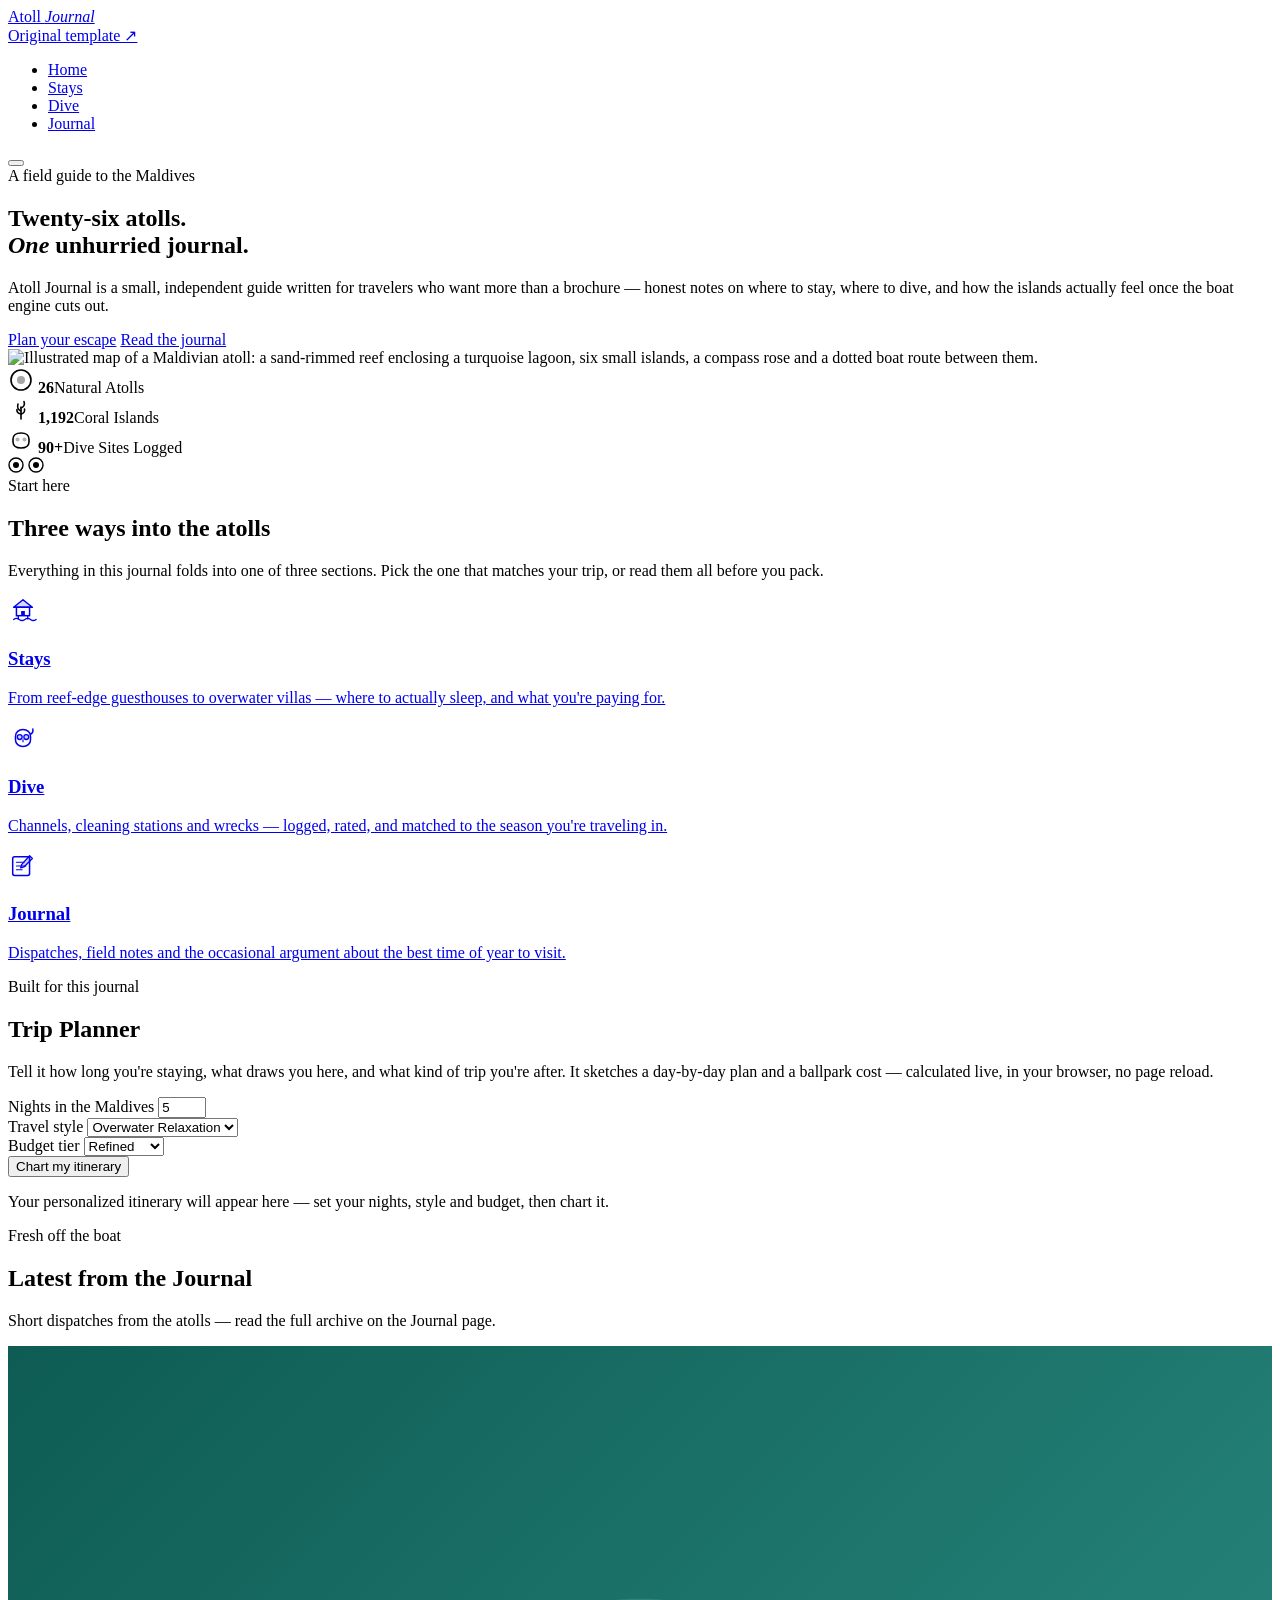
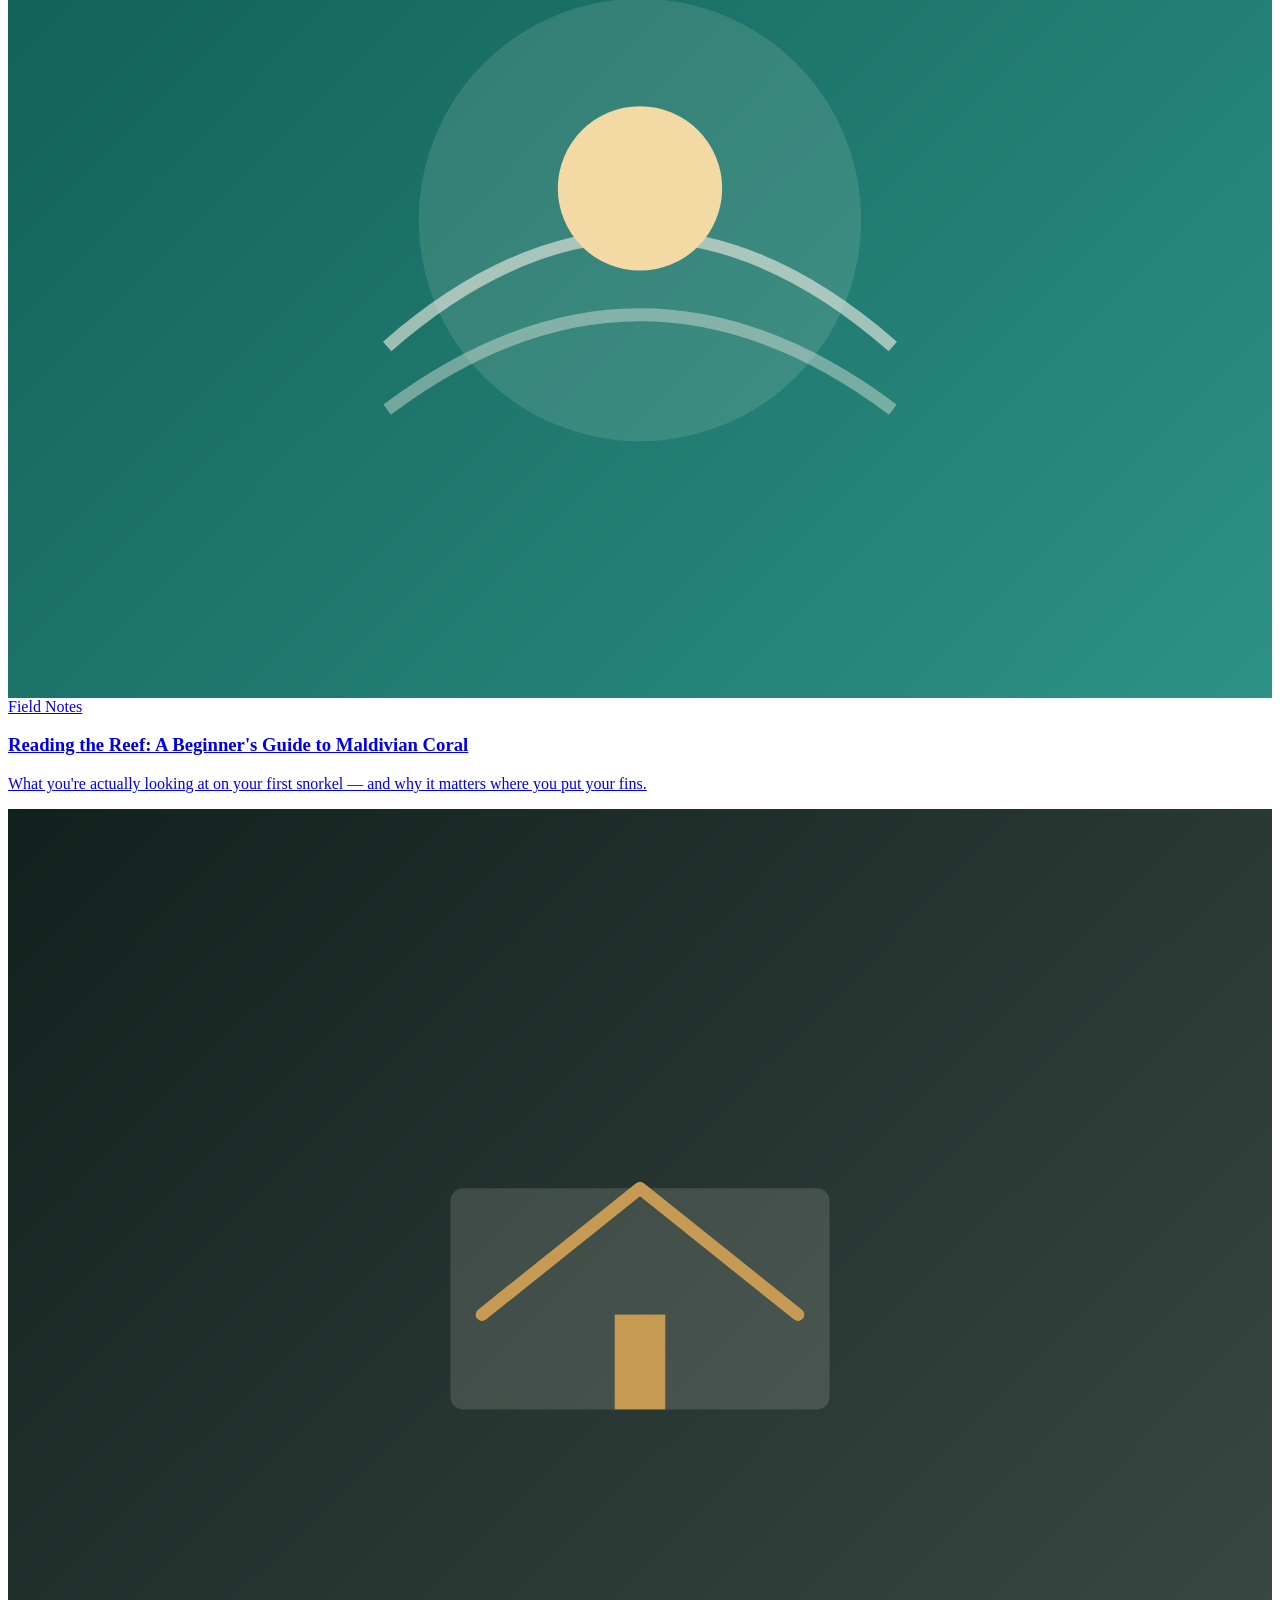
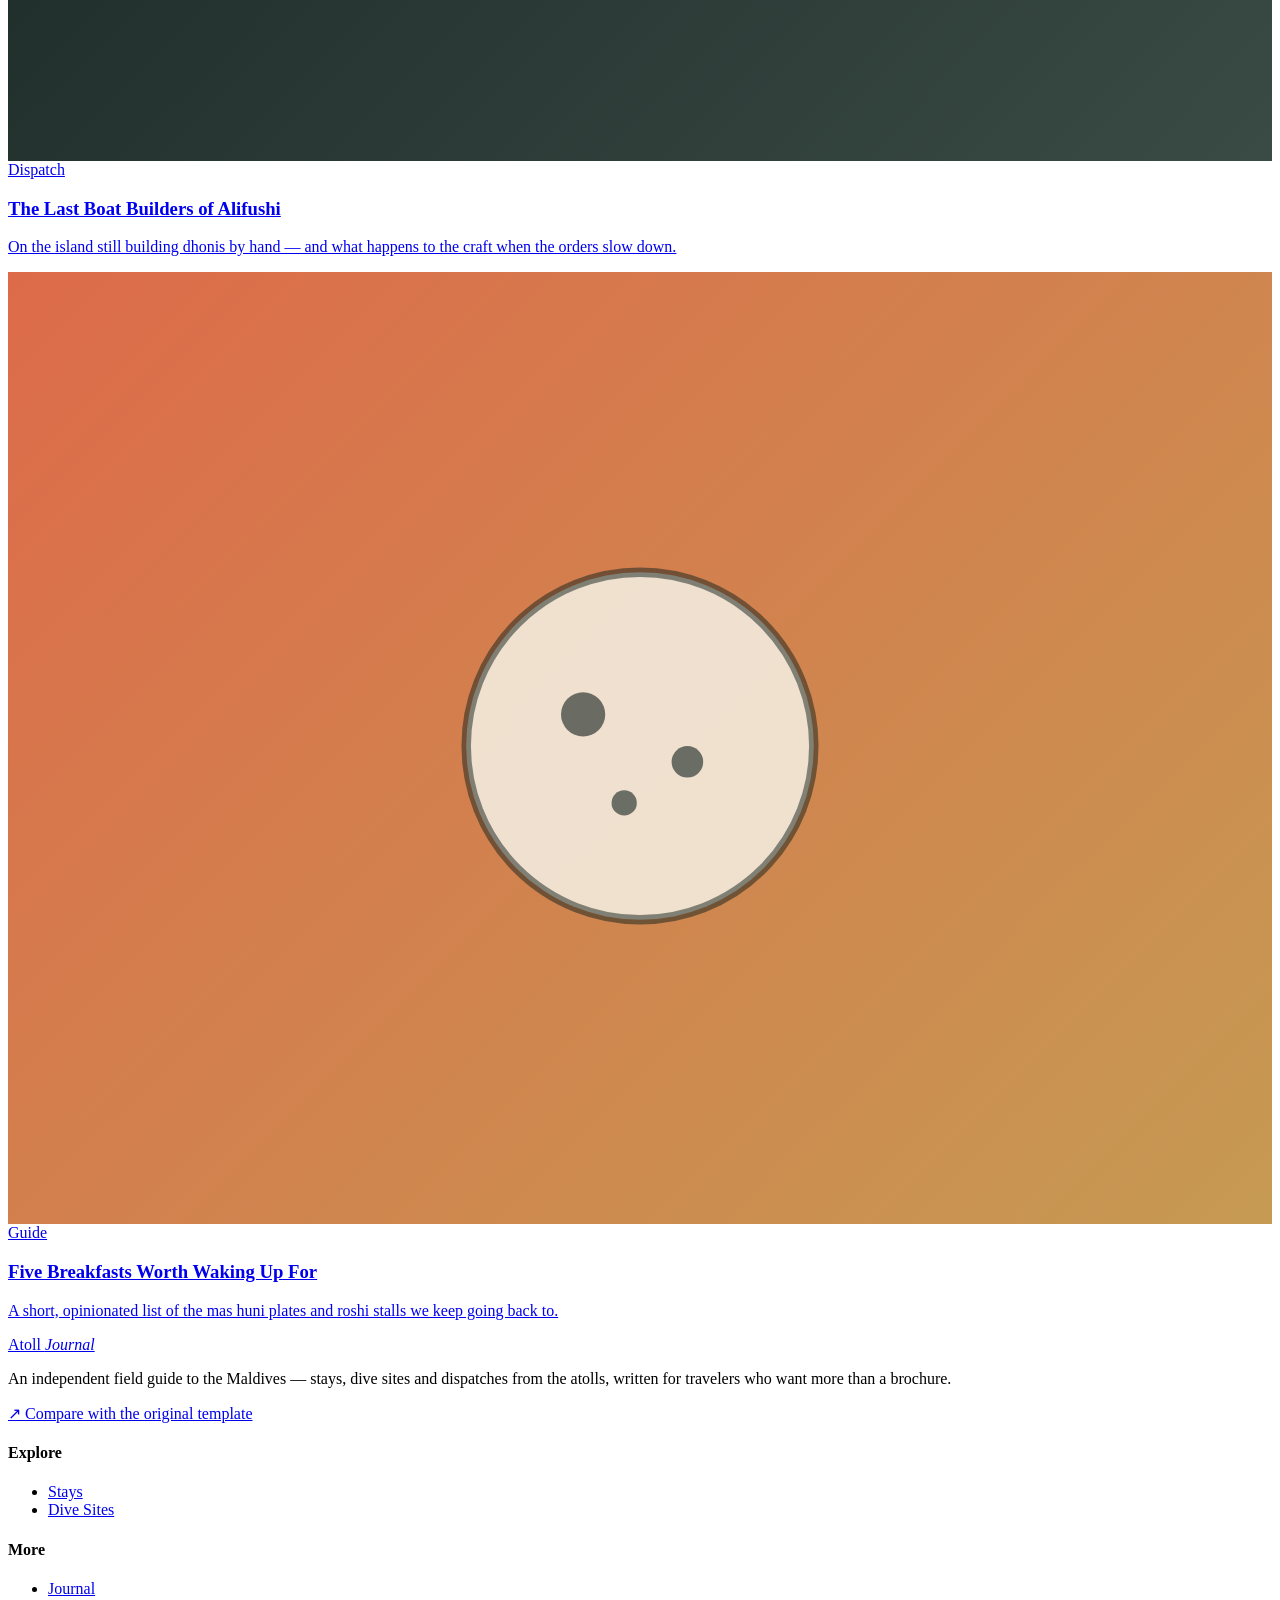
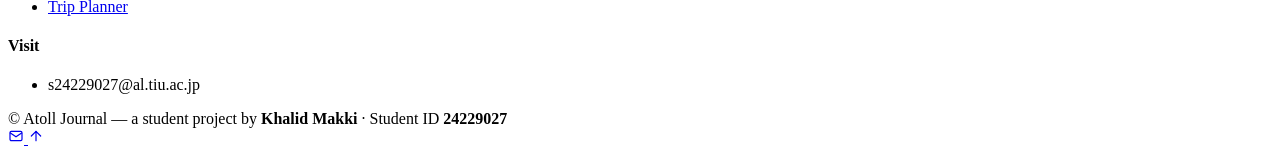
==== index.html @ 5a320fe6 "Add files via upload" ====
<!doctype html>
<html lang="en">
<head>
<meta charset="UTF-8">
<meta name="viewport" content="width=device-width, initial-scale=1.0">
<title>Atoll Journal — A Field Guide to the Maldives</title>
<meta name="description" content="Atoll Journal is an independent field guide to the Maldives: curated stays, dive sites and dispatches from the atolls, plus a trip planner to sketch your own itinerary.">
<link rel="icon" type="image/svg+xml" href="images/favicon.svg">
<link rel="preconnect" href="https://fonts.googleapis.com">
<link rel="preconnect" href="https://fonts.gstatic.com" crossorigin>
<link href="https://fonts.googleapis.com/css2?family=Fraunces:opsz,wght@9..144,400;9..144,500;9..144,600&family=Work+Sans:wght@400;500;600;700&display=swap" rel="stylesheet">
<link rel="stylesheet" href="css/style.css">
</head>
<body>

<div id="welcome-banner" hidden>
  <div class="container">
    <span class="wb-icon" aria-hidden="true"></span>
    <span class="wb-text"></span>
  </div>
</div>

<header class="site-header">
  <div class="container">
    <a href="index.html" class="brand"><img src="images/logo.svg" alt=""><span>Atoll <em>Journal</em></span></a>
    <div class="header-actions">
      <a class="template-badge" href="https://freewebsitetemplates.com/preview/beachresort/" target="_blank" rel="noopener noreferrer">Original template ↗</a>
      <nav class="main-nav" aria-label="Primary">
        <ul>
          <li><a href="index.html" class="active">Home</a></li>
          <li><a href="rooms.html">Stays</a></li>
          <li><a href="dives.html">Dive</a></li>
          <li><a href="news.html">Journal</a></li>
        </ul>
        <button class="nav-toggle" aria-label="Toggle navigation" aria-expanded="false">
          <span></span><span></span><span></span>
        </button>
      </nav>
    </div>
  </div>
</header>

<main>

  <section class="hero">
    <div class="container">
      <div class="hero-copy">
        <div class="eyebrow">A field guide to the Maldives</div>
        <h1>Twenty-six atolls.<br><em>One</em> unhurried journal.</h1>
        <p class="lede">Atoll Journal is a small, independent guide written for travelers who want more than a brochure — honest notes on where to stay, where to dive, and how the islands actually feel once the boat engine cuts out.</p>
        <div class="hero-actions">
          <a href="#trip-planner" class="btn btn-primary">Plan your escape</a>
          <a href="news.html" class="btn btn-ghost">Read the journal</a>
        </div>
      </div>
      <div class="hero-figure">
        <img src="images/hero-atoll.svg" alt="Illustrated map of a Maldivian atoll: a sand-rimmed reef enclosing a turquoise lagoon, six small islands, a compass rose and a dotted boat route between them.">
      </div>
    </div>
    <div class="container">
      <div class="hero-stats">
        <div>
          <svg class="stat-ic" width="26" height="26" viewBox="0 0 26 26" fill="none"><circle cx="13" cy="13" r="10" stroke="currentColor" stroke-width="1.6"/><circle cx="13" cy="13" r="4" fill="currentColor" opacity="0.35"/></svg>
          <strong>26</strong><span>Natural Atolls</span>
        </div>
        <div>
          <svg class="stat-ic" width="26" height="26" viewBox="0 0 26 26" fill="none" stroke="currentColor" stroke-width="1.6" stroke-linecap="round"><path d="M13 22V10"/><path d="M13 14c-3-1-4-4-3-7"/><path d="M13 11c3-1 4-3.5 3-6.5"/><path d="M13 17c2.5-.5 4-2.5 3.5-5"/><path d="M13 17c-2.5-.5-4.5-2-4-4.5"/></svg>
          <strong>1,192</strong><span>Coral Islands</span>
        </div>
        <div>
          <svg class="stat-ic" width="26" height="26" viewBox="0 0 26 26" fill="none"><path d="M5 12c0-3.5 3-6 8-6s8 2.5 8 6v3c0 3.5-3 6-8 6s-8-2.5-8-6z" stroke="currentColor" stroke-width="1.6"/><circle cx="9.5" cy="12.5" r="2" fill="currentColor" opacity="0.3"/><circle cx="16.5" cy="12.5" r="2" fill="currentColor" opacity="0.3"/></svg>
          <strong>90+</strong><span>Dive Sites Logged</span>
        </div>
      </div>
    </div>
  </section>

  <section class="section-tight">
    <div class="container">
      <div class="route-divider" aria-hidden="true">
        <svg width="16" height="16" viewBox="0 0 16 16"><circle cx="8" cy="8" r="7" fill="none" stroke="currentColor" stroke-width="1.4"/><circle cx="8" cy="8" r="3" fill="currentColor"/></svg>
        <span class="route-line"></span>
        <svg width="16" height="16" viewBox="0 0 16 16"><circle cx="8" cy="8" r="7" fill="none" stroke="currentColor" stroke-width="1.4"/><circle cx="8" cy="8" r="3" fill="currentColor"/></svg>
      </div>

      <div class="section-head" data-reveal>
        <div class="eyebrow">Start here</div>
        <h2>Three ways into the atolls</h2>
        <p class="lede">Everything in this journal folds into one of three sections. Pick the one that matches your trip, or read them all before you pack.</p>
      </div>

      <div class="feature-grid">
        <a href="rooms.html" class="feature-card" data-reveal data-reveal-delay="1">
          <div class="ic">
            <svg width="30" height="30" viewBox="0 0 32 32" fill="none">
              <path d="M16 4 L26 12 H6 Z" fill="currentColor" opacity="0.15"/>
              <path d="M16 4 L26 12 H6 Z" stroke="currentColor" stroke-width="1.6" stroke-linejoin="round"/>
              <rect x="9" y="12" width="14" height="9" stroke="currentColor" stroke-width="1.6"/>
              <rect x="14" y="16" width="4" height="5" fill="currentColor"/>
              <path d="M6 25c2-1.5 4-1.5 6 0s4 1.5 6 0 4-1.5 6 0 4 1.5 6 0" stroke="currentColor" stroke-width="1.4" stroke-linecap="round" fill="none"/>
              <line x1="11" y1="21" x2="11" y2="25" stroke="currentColor" stroke-width="1.4"/>
              <line x1="21" y1="21" x2="21" y2="25" stroke="currentColor" stroke-width="1.4"/>
            </svg>
          </div>
          <h3>Stays</h3>
          <p>From reef-edge guesthouses to overwater villas — where to actually sleep, and what you're paying for.</p>
        </a>
        <a href="dives.html" class="feature-card" data-reveal data-reveal-delay="2">
          <div class="ic">
            <svg width="30" height="30" viewBox="0 0 32 32" fill="none">
              <path d="M8 14c0-4 3.5-7 8-7s8 3 8 7v4c0 4-3.5 7-8 7s-8-3-8-7z" stroke="currentColor" stroke-width="1.6"/>
              <circle cx="12.5" cy="15" r="2.6" fill="currentColor" opacity="0.18"/>
              <circle cx="12.5" cy="15" r="2.6" stroke="currentColor" stroke-width="1.4"/>
              <circle cx="19.5" cy="15" r="2.6" fill="currentColor" opacity="0.18"/>
              <circle cx="19.5" cy="15" r="2.6" stroke="currentColor" stroke-width="1.4"/>
              <path d="M16 17.4v3" stroke="currentColor" stroke-width="1.2"/>
              <path d="M24 12c2-1 3-3 2.5-5.5" stroke="currentColor" stroke-width="1.6" stroke-linecap="round" fill="none"/>
            </svg>
          </div>
          <h3>Dive</h3>
          <p>Channels, cleaning stations and wrecks — logged, rated, and matched to the season you're traveling in.</p>
        </a>
        <a href="news.html" class="feature-card" data-reveal data-reveal-delay="3">
          <div class="ic">
            <svg width="30" height="30" viewBox="0 0 32 32" fill="none">
              <path d="M7 6h14a2 2 0 0 1 2 2v16a2 2 0 0 1-2 2H7a2 2 0 0 1-2-2V8a2 2 0 0 1 2-2z" stroke="currentColor" stroke-width="1.6"/>
              <path d="M9 12h8M9 16h10M9 20h6" stroke="currentColor" stroke-width="1.3" stroke-linecap="round"/>
              <path d="M23 5l3 3-9 9-3.5 1 1-3.5z" fill="currentColor" opacity="0.18"/>
              <path d="M23 5l3 3-9 9-3.5 1 1-3.5z" stroke="currentColor" stroke-width="1.4" stroke-linejoin="round"/>
            </svg>
          </div>
          <h3>Journal</h3>
          <p>Dispatches, field notes and the occasional argument about the best time of year to visit.</p>
        </a>
      </div>
    </div>
  </section>

  <section id="trip-planner" class="section-tight">
    <div class="container">
      <div class="trip-planner" data-reveal>
        <div class="eyebrow">Built for this journal</div>
        <h2>Trip Planner</h2>
        <p>Tell it how long you're staying, what draws you here, and what kind of trip you're after. It sketches a day-by-day plan and a ballpark cost — calculated live, in your browser, no page reload.</p>

        <div class="tp-grid">
          <form id="trip-planner-form" aria-label="Trip planner">
            <div class="tp-field">
              <label for="tp-nights">Nights in the Maldives</label>
              <input type="number" id="tp-nights" name="nights" min="1" max="21" value="5" required>
            </div>
            <div class="tp-row">
              <div class="tp-field">
                <label for="tp-interest">Travel style</label>
                <select id="tp-interest" name="interest">
                  <option value="dive">Diving &amp; Reef Life</option>
                  <option value="relax" selected>Overwater Relaxation</option>
                  <option value="culture">Food &amp; Local Culture</option>
                  <option value="family">Family Adventure</option>
                </select>
              </div>
              <div class="tp-field">
                <label for="tp-budget">Budget tier</label>
                <select id="tp-budget" name="budget">
                  <option value="essential">Essential</option>
                  <option value="refined" selected>Refined</option>
                  <option value="signature">Signature</option>
                </select>
              </div>
            </div>
            <button type="submit" class="btn btn-primary">Chart my itinerary</button>
          </form>

          <div id="trip-planner-result">
            <p class="tp-placeholder">Your personalized itinerary will appear here — set your nights, style and budget, then chart it.</p>
          </div>
        </div>
      </div>
    </div>
  </section>

  <section>
    <div class="container">
      <div class="section-head" data-reveal>
        <div class="eyebrow">Fresh off the boat</div>
        <h2>Latest from the Journal</h2>
        <p class="lede">Short dispatches from the atolls — read the full archive on the Journal page.</p>
      </div>

      <div class="card-grid">
        <a href="news.html" class="card" data-reveal data-reveal-delay="1">
          <div class="card-media" style="background:linear-gradient(135deg,#0e5c53,#2e9187);">
            <svg viewBox="0 0 400 300" width="100%" height="100%" preserveAspectRatio="xMidYMid meet">
              <circle cx="200" cy="150" r="70" fill="#f6f1e6" opacity="0.12"/>
              <path d="M120,190 Q200,120 280,190" stroke="#f6f1e6" stroke-width="4" fill="none" opacity="0.6"/>
              <path d="M120,210 Q200,150 280,210" stroke="#f6f1e6" stroke-width="4" fill="none" opacity="0.4"/>
              <circle cx="200" cy="140" r="26" fill="#f3d9a4"/>
            </svg>
          </div>
          <div class="card-body">
            <span class="journal-date">Field Notes</span>
            <h3>Reading the Reef: A Beginner's Guide to Maldivian Coral</h3>
            <p>What you're actually looking at on your first snorkel — and why it matters where you put your fins.</p>
          </div>
        </a>
        <a href="news.html" class="card" data-reveal data-reveal-delay="2">
          <div class="card-media" style="background:linear-gradient(135deg,#12211d,#3a4a45);">
            <svg viewBox="0 0 400 300" width="100%" height="100%" preserveAspectRatio="xMidYMid meet">
              <rect x="140" y="120" width="120" height="70" rx="4" fill="#f6f1e6" opacity="0.14"/>
              <path d="M150,160 L200,120 L250,160" stroke="#c69a52" stroke-width="4" fill="none" stroke-linecap="round" stroke-linejoin="round"/>
              <rect x="192" y="160" width="16" height="30" fill="#c69a52"/>
            </svg>
          </div>
          <div class="card-body">
            <span class="journal-date">Dispatch</span>
            <h3>The Last Boat Builders of Alifushi</h3>
            <p>On the island still building dhonis by hand — and what happens to the craft when the orders slow down.</p>
          </div>
        </a>
        <a href="news.html" class="card" data-reveal data-reveal-delay="3">
          <div class="card-media" style="background:linear-gradient(135deg,#dd6b4a,#c69a52);">
            <svg viewBox="0 0 400 300" width="100%" height="100%" preserveAspectRatio="xMidYMid meet">
              <circle cx="200" cy="150" r="55" fill="#f6f1e6" opacity="0.85"/>
              <circle cx="200" cy="150" r="55" fill="none" stroke="#12211d" stroke-width="3" opacity="0.5"/>
              <circle cx="182" cy="140" r="7" fill="#12211d" opacity="0.6"/>
              <circle cx="215" cy="155" r="5" fill="#12211d" opacity="0.6"/>
              <circle cx="195" cy="168" r="4" fill="#12211d" opacity="0.6"/>
            </svg>
          </div>
          <div class="card-body">
            <span class="journal-date">Guide</span>
            <h3>Five Breakfasts Worth Waking Up For</h3>
            <p>A short, opinionated list of the mas huni plates and roshi stalls we keep going back to.</p>
          </div>
        </a>
      </div>
    </div>
  </section>


</main>

<footer class="site-footer">
  <div class="container">
    <div class="footer-grid">
      <div class="footer-brand">
        <a href="index.html" class="brand"><img src="images/logo.svg" alt=""><span>Atoll <em>Journal</em></span></a>
        <p>An independent field guide to the Maldives — stays, dive sites and dispatches from the atolls, written for travelers who want more than a brochure.</p>
        <a class="template-credit" href="https://freewebsitetemplates.com/preview/beachresort/" target="_blank" rel="noopener noreferrer">↗ Compare with the original template</a>
      </div>
      <div class="footer-col">
        <h4>Explore</h4>
        <ul>
          <li><a href="rooms.html">Stays</a></li>
          <li><a href="dives.html">Dive Sites</a></li>
        </ul>
      </div>
      <div class="footer-col">
        <h4>More</h4>
        <ul>
          <li><a href="news.html">Journal</a></li>
          <li><a href="index.html#trip-planner">Trip Planner</a></li>
        </ul>
      </div>
      <div class="footer-col">
        <h4>Visit</h4>
        <ul>
          <li>s24229027@al.tiu.ac.jp</li>
        </ul>
      </div>
    </div>
  </div>
  <div class="container">
    <div class="footer-bottom">
      <span>© <span data-year></span> Atoll Journal — a student project by <strong>Khalid Makki</strong> · Student ID <strong>24229027</strong></span>
      <div class="footer-socials">
        <a href="mailto:s24229027@al.tiu.ac.jp" aria-label="Email Atoll Journal">
          <svg width="16" height="16" viewBox="0 0 24 24" fill="none" stroke="currentColor" stroke-width="1.8"><rect x="3" y="5" width="18" height="14" rx="2"/><path d="M3 7l9 6 9-6"/></svg>
        </a>
        <a href="#top" aria-label="Back to top">
          <svg width="16" height="16" viewBox="0 0 24 24" fill="none" stroke="currentColor" stroke-width="1.8" stroke-linecap="round" stroke-linejoin="round"><path d="M12 19V5"/><path d="M5 12l7-7 7 7"/></svg>
        </a>
      </div>
    </div>
  </div>
</footer>

<script src="js/main.js"></script>
</body>
</html>
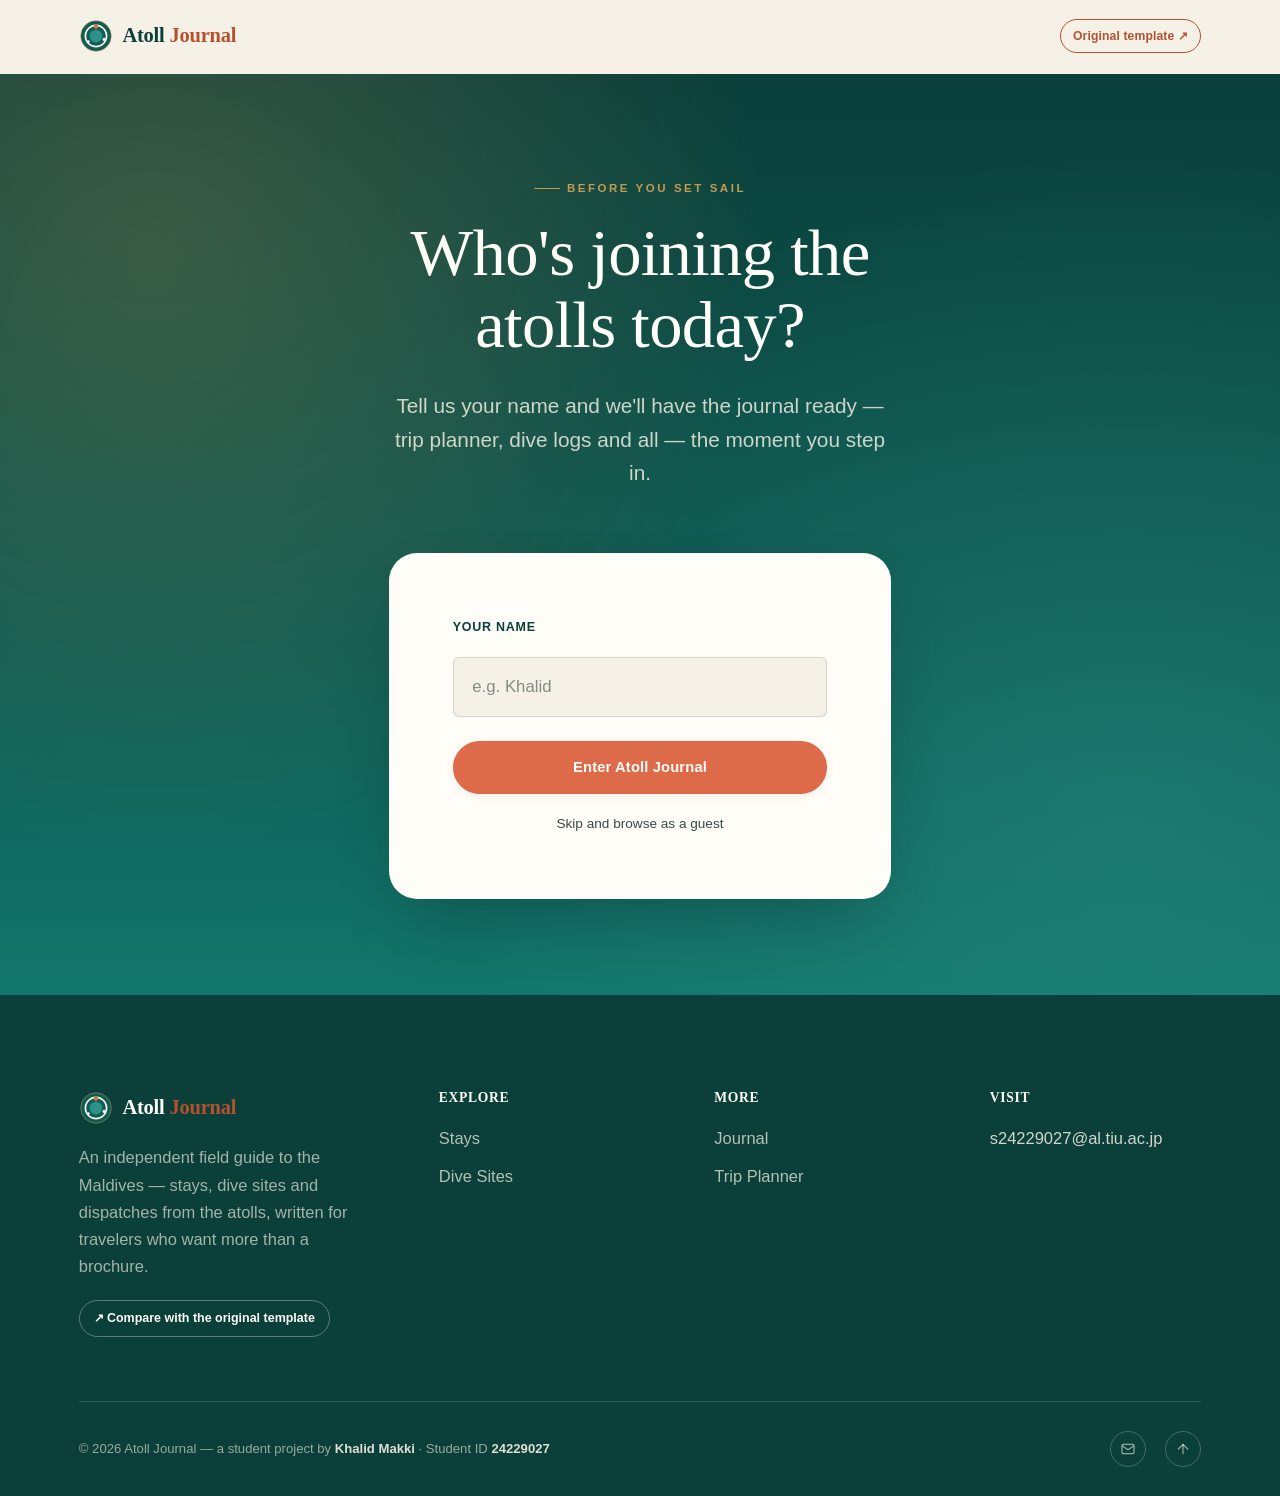
==== commit eec4d27b: "Add files via upload" ====
--- a/index.html
+++ b/index.html
@@ -9,7 +9,7 @@
 <link rel="preconnect" href="https://fonts.googleapis.com">
 <link rel="preconnect" href="https://fonts.gstatic.com" crossorigin>
 <link href="https://fonts.googleapis.com/css2?family=Fraunces:opsz,wght@9..144,400;9..144,500;9..144,600&family=Work+Sans:wght@400;500;600;700&display=swap" rel="stylesheet">
-<link rel="stylesheet" href="css/style.css">
+<link rel="stylesheet" href="css/style.css?v=2">
 </head>
 <body>
 
@@ -285,6 +285,6 @@
   </div>
 </footer>
 
-<script src="js/main.js"></script>
+<script src="js/main.js?v=2"></script>
 </body>
 </html>
--- a/css/style.css
+++ b/css/style.css
@@ -0,0 +1,831 @@
+/* Atoll Journal styles - Khalid Makki, 24229027 */
+
+/* design tokens */
+:root{
+  /* palette */
+  --ink:        #12211d;
+  --ink-soft:   #3a4a45;
+  --paper:      #f6f1e6;
+  --paper-dim:  #eee6d4;
+  --lagoon:     #0e5c53;
+  --lagoon-dk:  #0a3f3a;
+  --lagoon-lt:  #2e9187;
+  --coral:      #dd6b4a;
+  --coral-dk:   #b6512f;
+  --gold:       #c69a52;
+  --line:       rgba(18,33,29,0.14);
+  --line-soft:  rgba(18,33,29,0.08);
+  --white:      #fffdf8;
+
+  /* typography */
+  --font-head: "Fraunces", "Iowan Old Style", Georgia, serif;
+  --font-body: "Work Sans", "Segoe UI", Helvetica, Arial, sans-serif;
+
+  /* spacing scale */
+  --sp-1: 0.4rem;
+  --sp-2: 0.8rem;
+  --sp-3: 1.2rem;
+  --sp-4: 1.8rem;
+  --sp-5: 2.6rem;
+  --sp-6: 4rem;
+  --sp-7: 6rem;
+  --sp-8: 8.5rem;
+
+  /* misc */
+  --radius-sm: 6px;
+  --radius-md: 14px;
+  --radius-lg: 28px;
+  --shadow-sm: 0 2px 10px rgba(18,33,29,0.07);
+  --shadow-md: 0 18px 40px -18px rgba(10,40,36,0.35);
+  --shadow-lg: 0 30px 70px -25px rgba(10,40,36,0.45);
+  --ease: cubic-bezier(.22,.61,.36,1);
+  --container: 1180px;
+}
+
+/* reset & base */
+*, *::before, *::after{ box-sizing: border-box; }
+html{ scroll-behavior: smooth; }
+body, h1, h2, h3, h4, p, figure, blockquote{ margin: 0; }
+ul, ol{ margin: 0; padding: 0; list-style: none; }
+img, svg{ display: block; max-width: 100%; }
+a{ color: inherit; text-decoration: none; }
+button, input, select, textarea{ font: inherit; color: inherit; }
+button{ cursor: pointer; }
+
+body{
+  font-family: var(--font-body);
+  background: var(--paper);
+  color: var(--ink);
+  font-size: 16.5px;
+  line-height: 1.65;
+  -webkit-font-smoothing: antialiased;
+  overflow-x: hidden;
+}
+
+body.no-scroll{ overflow: hidden; }
+
+::selection{ background: var(--coral); color: var(--white); }
+
+/* typography rhythm */
+h1, h2, h3, h4{
+  font-family: var(--font-head);
+  font-weight: 600;
+  color: var(--ink);
+  letter-spacing: -0.01em;
+  line-height: 1.08;
+}
+
+h1{ font-size: clamp(2.6rem, 3.2vw + 1.6rem, 5rem); font-weight: 500; }
+h2{ font-size: clamp(2rem, 1.6vw + 1.4rem, 3.1rem); font-weight: 500; }
+h3{ font-size: clamp(1.35rem, 0.6vw + 1.1rem, 1.75rem); font-weight: 600; }
+h4{ font-size: 1.05rem; font-weight: 600; }
+
+p{ color: var(--ink-soft); }
+p.lede{
+  font-size: clamp(1.05rem, 0.4vw + 1rem, 1.3rem);
+  color: var(--ink-soft);
+  line-height: 1.6;
+  max-width: 46em;
+}
+
+.eyebrow{
+  display: inline-flex;
+  align-items: center;
+  gap: 0.6em;
+  font-family: var(--font-body);
+  font-size: 0.72rem;
+  font-weight: 600;
+  letter-spacing: 0.22em;
+  text-transform: uppercase;
+  color: var(--coral-dk);
+}
+.eyebrow::before{
+  content: "";
+  width: 26px;
+  height: 1px;
+  background: var(--coral-dk);
+  display: inline-block;
+}
+
+.section-head{
+  max-width: 42em;
+  margin-bottom: var(--sp-6);
+}
+.section-head h2{ margin-top: var(--sp-2); }
+.section-head p{ margin-top: var(--sp-3); }
+.section-head.center{ margin-left: auto; margin-right: auto; text-align: center; }
+.section-head.center .eyebrow::before{ display: none; }
+
+.text-link{
+  position: relative;
+  font-weight: 600;
+  color: var(--lagoon-dk);
+  padding-bottom: 2px;
+  background-image: linear-gradient(var(--coral), var(--coral));
+  background-size: 0% 1.5px;
+  background-repeat: no-repeat;
+  background-position: left bottom;
+  transition: background-size 0.35s var(--ease);
+}
+.text-link:hover{ background-size: 100% 1.5px; }
+
+/* layout helpers */
+.container{
+  width: 100%;
+  max-width: var(--container);
+  margin: 0 auto;
+  padding: 0 var(--sp-4);
+}
+section{ padding: var(--sp-7) 0; }
+.section-tight{ padding: var(--sp-6) 0; }
+
+.divider{ height: 1px; background: var(--line); border: none; }
+
+/* signature route-divider motif: a dotted voyage line linking two islands */
+.route-divider{
+  display: flex;
+  align-items: center;
+  gap: var(--sp-2);
+  color: var(--gold);
+  margin: var(--sp-6) 0;
+}
+.route-divider svg{ flex: none; }
+.route-divider .route-line{
+  flex: 1;
+  height: 10px;
+  background-image: radial-gradient(circle, var(--gold) 1.6px, transparent 1.8px);
+  background-size: 14px 10px;
+  background-repeat: repeat-x;
+  background-position: center;
+  opacity: 0.7;
+}
+
+/* scroll reveal */
+[data-reveal]{
+  opacity: 0;
+  transform: translateY(28px);
+  transition: opacity 0.8s var(--ease), transform 0.8s var(--ease);
+}
+[data-reveal].is-visible{ opacity: 1; transform: translateY(0); }
+[data-reveal-delay="1"]{ transition-delay: 0.08s; }
+[data-reveal-delay="2"]{ transition-delay: 0.16s; }
+[data-reveal-delay="3"]{ transition-delay: 0.24s; }
+[data-reveal-delay="4"]{ transition-delay: 0.32s; }
+
+@media (prefers-reduced-motion: reduce){
+  [data-reveal]{ opacity: 1; transform: none; transition: none; }
+  html{ scroll-behavior: auto; }
+}
+
+/* header / navigation */
+.site-header{
+  position: sticky;
+  top: 0;
+  z-index: 100;
+  background: rgba(246,241,230,0.86);
+  backdrop-filter: blur(10px) saturate(1.1);
+  -webkit-backdrop-filter: blur(10px) saturate(1.1);
+  border-bottom: 1px solid transparent;
+  transition: border-color 0.3s var(--ease), box-shadow 0.3s var(--ease), background 0.3s var(--ease);
+}
+.site-header.is-scrolled{
+  border-bottom-color: var(--line);
+  box-shadow: 0 8px 24px -18px rgba(10,40,36,0.3);
+}
+.site-header .container{
+  display: flex;
+  align-items: center;
+  justify-content: space-between;
+  padding-top: var(--sp-3);
+  padding-bottom: var(--sp-3);
+}
+
+.brand{
+  display: flex;
+  align-items: center;
+  gap: 0.6rem;
+  font-family: var(--font-head);
+  font-size: 1.28rem;
+  font-weight: 600;
+  color: var(--lagoon-dk);
+  letter-spacing: -0.01em;
+}
+.brand img{ width: 34px; height: 34px; }
+.brand span em{
+  font-style: normal;
+  color: var(--coral-dk);
+}
+
+.header-actions{ display: flex; align-items: center; gap: var(--sp-4); }
+
+.template-badge{
+  display: inline-flex;
+  align-items: center;
+  gap: 0.4em;
+  padding: 0.5em 1em;
+  border: 1px solid var(--coral-dk);
+  border-radius: 999px;
+  font-size: 0.76rem;
+  font-weight: 700;
+  letter-spacing: 0.01em;
+  color: var(--coral-dk);
+  white-space: nowrap;
+  transition: background 0.3s var(--ease), color 0.3s var(--ease), transform 0.3s var(--ease);
+}
+.template-badge:hover{ background: var(--coral-dk); color: var(--white); transform: translateY(-2px); }
+
+.main-nav{ display: flex; align-items: center; gap: var(--sp-5); }
+.main-nav ul{ display: flex; gap: var(--sp-4); }
+.main-nav a{
+  position: relative;
+  font-size: 0.86rem;
+  font-weight: 600;
+  letter-spacing: 0.03em;
+  text-transform: uppercase;
+  color: var(--ink-soft);
+  padding: 0.4rem 0.1rem;
+  transition: color 0.25s var(--ease);
+}
+.main-nav a::after{
+  content: "";
+  position: absolute;
+  left: 0; right: 100%;
+  bottom: 0;
+  height: 2px;
+  background: var(--coral);
+  transition: right 0.3s var(--ease);
+}
+.main-nav a:hover, .main-nav a.active{ color: var(--ink); }
+.main-nav a:hover::after, .main-nav a.active::after{ right: 0; }
+
+.nav-toggle{
+  display: none;
+  flex-direction: column;
+  gap: 5px;
+  background: none;
+  border: none;
+  padding: 8px;
+}
+.nav-toggle span{
+  width: 24px; height: 2px; background: var(--ink);
+  transition: transform 0.3s var(--ease), opacity 0.3s var(--ease);
+}
+.nav-toggle.is-open span:nth-child(1){ transform: translateY(7px) rotate(45deg); }
+.nav-toggle.is-open span:nth-child(2){ opacity: 0; }
+.nav-toggle.is-open span:nth-child(3){ transform: translateY(-7px) rotate(-45deg); }
+
+/* buttons */
+.btn{
+  display: inline-flex;
+  align-items: center;
+  gap: 0.5em;
+  padding: 0.9em 1.7em;
+  border-radius: 999px;
+  font-weight: 600;
+  font-size: 0.92rem;
+  letter-spacing: 0.01em;
+  border: 1px solid transparent;
+  transition: transform 0.3s var(--ease), box-shadow 0.3s var(--ease), background 0.3s var(--ease), color 0.3s var(--ease), border-color .3s var(--ease);
+}
+.btn-primary{ background: var(--coral); color: var(--white); box-shadow: var(--shadow-sm); }
+.btn-primary:hover{ background: var(--coral-dk); transform: translateY(-2px); box-shadow: var(--shadow-md); }
+.btn-ghost{ background: transparent; border-color: var(--ink); color: var(--ink); }
+.btn-ghost:hover{ background: var(--ink); color: var(--paper); transform: translateY(-2px); }
+.btn-light{ background: var(--paper); color: var(--lagoon-dk); border-color: var(--line); }
+.btn-light:hover{ background: var(--white); transform: translateY(-2px); box-shadow: var(--shadow-sm); }
+.btn:active{ transform: translateY(0); }
+
+/* hero (home) */
+.hero{
+  position: relative;
+  background: linear-gradient(180deg, var(--lagoon-dk) 0%, var(--lagoon) 62%, #12766c 100%);
+  color: var(--paper);
+  overflow: hidden;
+  padding-top: var(--sp-6);
+}
+.hero .container{
+  display: grid;
+  grid-template-columns: 1.05fr 1fr;
+  gap: var(--sp-6);
+  align-items: center;
+  padding-bottom: var(--sp-7);
+}
+.hero-copy .eyebrow{ color: var(--gold); }
+.hero-copy .eyebrow::before{ background: var(--gold); }
+.hero-copy h1{ color: var(--white); margin-top: var(--sp-3); }
+.hero-copy h1 em{ font-style: italic; color: #f3d9a4; }
+.hero-copy p.lede{ color: rgba(246,241,230,0.82); margin-top: var(--sp-4); }
+.hero-actions{ display: flex; gap: var(--sp-3); margin-top: var(--sp-5); flex-wrap: wrap; }
+
+.hero-figure{ position: relative; }
+.hero-figure img{
+  width: 100%;
+  filter: drop-shadow(0 30px 45px rgba(0,0,0,0.35));
+  animation: driftFloat 8s ease-in-out infinite;
+}
+@keyframes driftFloat{
+  0%, 100%{ transform: translateY(0) rotate(0deg); }
+  50%{ transform: translateY(-14px) rotate(0.6deg); }
+}
+@media (prefers-reduced-motion: reduce){
+  .hero-figure img{ animation: none; }
+}
+
+.hero-stats{
+  display: grid;
+  grid-template-columns: repeat(3, 1fr);
+  border-top: 1px solid rgba(246,241,230,0.2);
+}
+.hero-stats div{
+  padding: var(--sp-4) 0;
+  border-right: 1px solid rgba(246,241,230,0.2);
+}
+.hero-stats div:last-child{ border-right: none; }
+.hero-stats .stat-ic{
+  color: var(--gold);
+  margin-bottom: 0.6rem;
+  opacity: 0.9;
+}
+.hero-stats strong{
+  display: block;
+  font-family: var(--font-head);
+  font-size: clamp(1.6rem, 1.2vw + 1rem, 2.3rem);
+  color: var(--white);
+}
+.hero-stats span{
+  font-size: 0.8rem;
+  letter-spacing: 0.06em;
+  text-transform: uppercase;
+  color: rgba(246,241,230,0.7);
+}
+
+/* page hero (interior pages) */
+.page-hero{
+  background: var(--lagoon-dk);
+  color: var(--paper);
+  padding: var(--sp-6) 0 var(--sp-5);
+  position: relative;
+}
+.page-hero .eyebrow{ color: var(--gold); }
+.page-hero .eyebrow::before{ background: var(--gold); }
+.page-hero h1{ color: var(--white); margin-top: var(--sp-2); }
+.page-hero p.lede{ color: rgba(246,241,230,0.8); margin-top: var(--sp-3); }
+.page-hero .crumb{
+  font-size: 0.78rem;
+  letter-spacing: 0.05em;
+  text-transform: uppercase;
+  color: rgba(246,241,230,0.55);
+  margin-bottom: var(--sp-3);
+}
+.page-hero .crumb a{ color: rgba(246,241,230,0.85); }
+.page-hero .crumb a:hover{ text-decoration: underline; }
+
+.page-hero.has-photo{
+  background-size: cover;
+  background-position: center;
+  background-repeat: no-repeat;
+  min-height: 440px;
+  display: flex;
+  align-items: center;
+  padding-top: var(--sp-6);
+  padding-bottom: var(--sp-6);
+}
+.page-hero.has-photo .container{ width: 100%; }
+
+/* welcome banner (index only, JS injected) */
+#welcome-banner{
+  background: linear-gradient(90deg, var(--gold), var(--coral));
+  color: var(--white);
+}
+#welcome-banner .container{
+  display: flex;
+  align-items: center;
+  justify-content: center;
+  gap: var(--sp-2);
+  padding-top: var(--sp-2);
+  padding-bottom: var(--sp-2);
+  font-size: 0.88rem;
+  font-weight: 600;
+  text-align: center;
+}
+#welcome-banner .wb-icon{ font-size: 1rem; }
+#welcome-banner[hidden]{ display: none; }
+
+/* welcome gate (welcome.html, name-entry landing page) */
+.welcome-gate{
+  position: relative;
+  min-height: calc(100vh - 78px);
+  display: flex;
+  align-items: center;
+  background: linear-gradient(180deg, var(--lagoon-dk) 0%, var(--lagoon) 62%, #12766c 100%);
+  color: var(--paper);
+  overflow: hidden;
+  padding: var(--sp-7) 0;
+}
+.welcome-gate::before{
+  content: "";
+  position: absolute;
+  inset: 0;
+  background:
+    radial-gradient(circle at 12% 18%, rgba(198,154,82,0.25), transparent 45%),
+    radial-gradient(circle at 88% 82%, rgba(46,145,135,0.4), transparent 50%);
+  pointer-events: none;
+}
+.welcome-gate-inner{
+  position: relative;
+  z-index: 1;
+  max-width: 560px;
+  margin: 0 auto;
+  text-align: center;
+}
+.welcome-copy .eyebrow{ justify-content: center; color: var(--gold); }
+.welcome-copy .eyebrow::before{ background: var(--gold); }
+.welcome-copy h1{ color: var(--white); margin-top: var(--sp-3); }
+.welcome-copy p.lede{ color: rgba(246,241,230,0.82); margin: var(--sp-4) auto 0; }
+
+.welcome-form{
+  margin-top: var(--sp-6);
+  background: var(--white);
+  border-radius: var(--radius-lg);
+  padding: var(--sp-6);
+  box-shadow: var(--shadow-lg);
+  display: grid;
+  gap: var(--sp-3);
+  text-align: left;
+}
+.welcome-form label{
+  font-size: 0.78rem;
+  font-weight: 600;
+  letter-spacing: 0.06em;
+  text-transform: uppercase;
+  color: var(--lagoon-dk);
+}
+.welcome-form input[type="text"]{
+  width: 100%;
+  padding: 0.9em 1.1em;
+  border: 1px solid var(--line);
+  border-radius: var(--radius-sm);
+  background: var(--paper);
+  color: var(--ink);
+  font-size: 1.05rem;
+  transition: border-color 0.3s var(--ease), box-shadow 0.3s var(--ease);
+}
+.welcome-form input[type="text"]::placeholder{ color: var(--ink-soft); opacity: 0.6; }
+.welcome-form input[type="text"]:focus{
+  outline: none;
+  border-color: var(--lagoon);
+  box-shadow: 0 0 0 4px rgba(14,92,83,0.12);
+}
+.welcome-form .btn{ justify-content: center; margin-top: 0.3rem; }
+.welcome-skip{
+  display: block;
+  text-align: center;
+  font-size: 0.85rem;
+  font-weight: 500;
+  color: var(--ink-soft);
+  transition: color 0.25s var(--ease);
+}
+.welcome-skip:hover{ color: var(--lagoon-dk); text-decoration: underline; }
+
+/* feature grid / cards */
+.feature-grid{
+  display: grid;
+  grid-template-columns: repeat(3, 1fr);
+  gap: var(--sp-5);
+}
+.feature-card{
+  display: block;
+  background: var(--white);
+  border: 1px solid var(--line-soft);
+  border-radius: var(--radius-md);
+  padding: var(--sp-5);
+  transition: transform 0.35s var(--ease), box-shadow 0.35s var(--ease), border-color 0.35s var(--ease);
+}
+.feature-card:hover{
+  transform: translateY(-6px);
+  box-shadow: var(--shadow-md);
+  border-color: transparent;
+}
+.feature-card .ic{
+  position: relative;
+  width: 58px; height: 58px;
+  border-radius: 50%;
+  background: radial-gradient(circle at 35% 30%, var(--white), var(--paper-dim));
+  display: flex; align-items: center; justify-content: center;
+  margin-bottom: var(--sp-4);
+  color: var(--lagoon);
+  box-shadow: inset 0 0 0 1px var(--line-soft), 0 8px 18px -10px rgba(10,40,36,0.3);
+  transition: background 0.35s var(--ease), color .35s var(--ease), transform .35s var(--ease), box-shadow .35s var(--ease);
+}
+.feature-card .ic::after{
+  content: "";
+  position: absolute;
+  inset: -7px;
+  border-radius: 50%;
+  border: 1.5px dashed var(--gold);
+  opacity: 0.5;
+  transition: transform 0.6s var(--ease), opacity 0.35s var(--ease);
+}
+.feature-card .ic svg{ position: relative; z-index: 1; }
+.feature-card:hover .ic{
+  background: linear-gradient(135deg, var(--coral), var(--coral-dk));
+  color: var(--white);
+  transform: rotate(-6deg) scale(1.07);
+  box-shadow: 0 14px 28px -12px rgba(221,107,74,0.55);
+}
+.feature-card:hover .ic::after{ transform: rotate(40deg); opacity: 0.9; border-color: var(--coral-dk); }
+.feature-card h3{ margin-bottom: var(--sp-2); }
+
+.card-grid{
+  display: grid;
+  grid-template-columns: repeat(3, 1fr);
+  gap: var(--sp-5);
+}
+.card-grid.two{ grid-template-columns: repeat(2, 1fr); }
+
+.card{
+  display: block;
+  position: relative;
+  background: var(--white);
+  border-radius: var(--radius-md);
+  overflow: hidden;
+  border: 1px solid var(--line-soft);
+  box-shadow: var(--shadow-sm);
+  transition: transform 0.4s var(--ease), box-shadow 0.4s var(--ease);
+}
+.card:hover{ transform: translateY(-8px); box-shadow: var(--shadow-lg); }
+.card-media{
+  aspect-ratio: 4 / 3;
+  background: var(--paper-dim);
+  overflow: hidden;
+  position: relative;
+}
+.card-media svg{ width: 100%; height: 100%; transition: transform 0.6s var(--ease); }
+.card:hover .card-media svg{ transform: scale(1.08); }
+.card-tag{
+  position: absolute;
+  top: var(--sp-2); left: var(--sp-2);
+  background: rgba(18,33,29,0.78);
+  color: var(--paper);
+  font-size: 0.68rem;
+  letter-spacing: 0.08em;
+  text-transform: uppercase;
+  padding: 0.35em 0.8em;
+  border-radius: 999px;
+}
+.card-body{ padding: var(--sp-4); }
+.card-body h3{ margin-bottom: 0.4rem; }
+.card-meta{
+  display: flex;
+  justify-content: space-between;
+  align-items: center;
+  margin-top: var(--sp-3);
+  padding-top: var(--sp-3);
+  border-top: 1px solid var(--line-soft);
+  font-size: 0.82rem;
+  color: var(--ink-soft);
+}
+.card-meta .price{ font-weight: 700; color: var(--lagoon-dk); font-family: var(--font-head); font-size: 1.05rem; }
+
+/* trip planner (custom JS feature) */
+.trip-planner{
+  background: var(--ink);
+  color: var(--paper);
+  border-radius: var(--radius-lg);
+  padding: var(--sp-6);
+  position: relative;
+  overflow: hidden;
+}
+.trip-planner::before{
+  content: "";
+  position: absolute;
+  inset: 0;
+  background: radial-gradient(circle at 85% 15%, rgba(46,145,135,0.35), transparent 55%);
+  pointer-events: none;
+}
+.trip-planner .eyebrow{ color: var(--gold); }
+.trip-planner .eyebrow::before{ background: var(--gold); }
+.trip-planner h2{ color: var(--white); margin-top: var(--sp-2); }
+.trip-planner > p{ color: rgba(246,241,230,0.75); margin-top: var(--sp-3); max-width: 42em; }
+
+.tp-grid{
+  position: relative;
+  display: grid;
+  grid-template-columns: 1fr 1fr;
+  gap: var(--sp-6);
+  margin-top: var(--sp-6);
+  align-items: start;
+}
+
+#trip-planner-form{
+  display: grid;
+  gap: var(--sp-4);
+}
+.tp-field label{
+  display: block;
+  font-size: 0.78rem;
+  font-weight: 600;
+  letter-spacing: 0.06em;
+  text-transform: uppercase;
+  color: var(--gold);
+  margin-bottom: 0.6rem;
+}
+.tp-field input[type="number"],
+.tp-field select{
+  width: 100%;
+  padding: 0.85em 1em;
+  background: rgba(246,241,230,0.06);
+  border: 1px solid rgba(246,241,230,0.25);
+  border-radius: var(--radius-sm);
+  color: var(--white);
+  font-size: 1rem;
+  transition: border-color 0.3s var(--ease), background 0.3s var(--ease);
+}
+.tp-field input[type="number"]:focus,
+.tp-field select:focus{
+  outline: none;
+  border-color: var(--gold);
+  background: rgba(246,241,230,0.1);
+}
+.tp-field select option{ color: var(--ink); }
+.tp-row{ display: grid; grid-template-columns: 1fr 1fr; gap: var(--sp-3); }
+
+#trip-planner-result{
+  background: rgba(246,241,230,0.06);
+  border: 1px dashed rgba(246,241,230,0.3);
+  border-radius: var(--radius-md);
+  padding: var(--sp-5);
+  min-height: 100%;
+}
+#trip-planner-result .tp-placeholder{
+  color: rgba(246,241,230,0.55);
+  font-style: italic;
+}
+#trip-planner-result .tp-result-head{
+  display: flex;
+  justify-content: space-between;
+  align-items: baseline;
+  gap: var(--sp-2);
+  margin-bottom: var(--sp-3);
+  padding-bottom: var(--sp-3);
+  border-bottom: 1px solid rgba(246,241,230,0.2);
+}
+#trip-planner-result .tp-result-head h3{ color: var(--white); }
+#trip-planner-result .tp-cost{
+  font-family: var(--font-head);
+  font-size: 1.5rem;
+  color: var(--gold);
+  white-space: nowrap;
+}
+#trip-planner-result ol{ display: grid; gap: 0.7rem; counter-reset: day; }
+#trip-planner-result ol li{
+  display: flex; gap: 0.8rem;
+  font-size: 0.94rem;
+  color: rgba(246,241,230,0.88);
+}
+#trip-planner-result ol li::before{
+  counter-increment: day;
+  content: "Day " counter(day);
+  flex: none;
+  width: 4.6em;
+  font-weight: 700;
+  color: var(--gold);
+  font-size: 0.78rem;
+  letter-spacing: 0.04em;
+  text-transform: uppercase;
+  padding-top: 0.15em;
+}
+
+/* split image/text layout (used on the dive page) */
+.about-split{
+  display: grid;
+  grid-template-columns: 1fr 1fr;
+  gap: var(--sp-7);
+  align-items: center;
+}
+
+/* journal / news listing */
+.journal-feature{
+  display: grid;
+  grid-template-columns: 1fr 1fr;
+  gap: var(--sp-6);
+  align-items: center;
+  background: var(--white);
+  border: 1px solid var(--line-soft);
+  border-radius: var(--radius-lg);
+  overflow: hidden;
+  margin-bottom: var(--sp-7);
+}
+.journal-feature .card-media{ aspect-ratio: 1 / 1; }
+.journal-feature .jf-body{ padding: var(--sp-6) var(--sp-6) var(--sp-6) 0; }
+.journal-list{ display: grid; gap: var(--sp-5); }
+.journal-row{
+  display: grid;
+  grid-template-columns: 220px 1fr;
+  gap: var(--sp-5);
+  align-items: center;
+  padding-bottom: var(--sp-5);
+  border-bottom: 1px solid var(--line-soft);
+}
+.journal-row .card-media{ aspect-ratio: 4/3; border-radius: var(--radius-md); }
+.journal-row:last-child{ border-bottom: none; }
+.journal-date{
+  font-size: 0.78rem;
+  letter-spacing: 0.06em;
+  text-transform: uppercase;
+  color: var(--coral-dk);
+  font-weight: 600;
+}
+
+/* footer */
+.site-footer{
+  background: var(--lagoon-dk);
+  color: rgba(246,241,230,0.85);
+  padding-top: var(--sp-7);
+}
+.footer-grid{
+  display: grid;
+  grid-template-columns: 1.4fr 1fr 1fr 1fr;
+  gap: var(--sp-6);
+  padding-bottom: var(--sp-6);
+}
+.footer-brand .brand{ color: var(--white); }
+.footer-brand p{ color: rgba(246,241,230,0.65); margin-top: var(--sp-3); max-width: 30em; }
+.footer-col h4{ color: var(--white); margin-bottom: var(--sp-3); font-size: 0.85rem; letter-spacing: 0.05em; text-transform: uppercase; }
+.footer-col ul{ display: grid; gap: 0.7rem; }
+.footer-col a{ color: rgba(246,241,230,0.72); transition: color 0.25s var(--ease), padding-left .25s var(--ease); }
+.footer-col a:hover{ color: var(--gold); padding-left: 4px; }
+
+.template-credit{
+  display: inline-flex;
+  align-items: center;
+  gap: 0.5em;
+  margin-top: var(--sp-3);
+  padding: 0.6em 1.1em;
+  border: 1px solid rgba(246,241,230,0.35);
+  border-radius: 999px;
+  font-size: 0.78rem;
+  font-weight: 600;
+  color: var(--white);
+  transition: background 0.3s var(--ease), border-color .3s var(--ease), transform .3s var(--ease);
+}
+.template-credit:hover{ background: rgba(246,241,230,0.12); border-color: var(--gold); transform: translateY(-2px); }
+
+.footer-bottom{
+  border-top: 1px solid rgba(246,241,230,0.16);
+  padding: var(--sp-4) 0;
+  display: flex;
+  align-items: center;
+  justify-content: space-between;
+  gap: var(--sp-3);
+  flex-wrap: wrap;
+  font-size: 0.82rem;
+  color: rgba(246,241,230,0.6);
+}
+.footer-bottom strong{ color: rgba(246,241,230,0.9); }
+.footer-socials{ display: flex; gap: var(--sp-3); }
+.footer-socials a{
+  width: 36px; height: 36px;
+  border: 1px solid rgba(246,241,230,0.25);
+  border-radius: 50%;
+  display: flex; align-items: center; justify-content: center;
+  transition: background .3s var(--ease), transform .3s var(--ease), border-color .3s var(--ease);
+}
+.footer-socials a:hover{ background: var(--coral); border-color: var(--coral); transform: translateY(-3px); }
+
+/* responsive */
+@media (max-width: 980px){
+  .hero .container{ grid-template-columns: 1fr; }
+  .hero-figure{ order: -1; max-width: 420px; margin: 0 auto; }
+  .feature-grid{ grid-template-columns: repeat(2, 1fr); }
+  .card-grid{ grid-template-columns: repeat(2, 1fr); }
+  .about-split, .journal-feature{ grid-template-columns: 1fr; }
+  .journal-feature .jf-body{ padding: var(--sp-5); }
+  .footer-grid{ grid-template-columns: 1fr 1fr; }
+  .tp-grid{ grid-template-columns: 1fr; }
+}
+
+@media (max-width: 720px){
+  .main-nav ul{
+    position: fixed;
+    top: 64px; left: 0; right: 0;
+    background: var(--paper);
+    flex-direction: column;
+    align-items: flex-start;
+    gap: 0;
+    padding: var(--sp-3) var(--sp-4) var(--sp-5);
+    border-bottom: 1px solid var(--line);
+    transform: translateY(-130%);
+    opacity: 0;
+    transition: transform 0.35s var(--ease), opacity 0.35s var(--ease);
+  }
+  .main-nav ul.is-open{ transform: translateY(0); opacity: 1; }
+  .main-nav ul li{ width: 100%; padding: 0.6rem 0; border-bottom: 1px solid var(--line-soft); }
+  .nav-toggle{ display: flex; }
+  .template-badge{ font-size: 0.64rem; padding: 0.4em 0.65em; }
+  .feature-grid, .card-grid, .card-grid.two{ grid-template-columns: 1fr; }
+  .journal-row{ grid-template-columns: 1fr; }
+  .hero-stats{ grid-template-columns: 1fr; }
+  .hero-stats div{ border-right: none; border-bottom: 1px solid rgba(246,241,230,0.2); }
+  .footer-grid{ grid-template-columns: 1fr; }
+}
